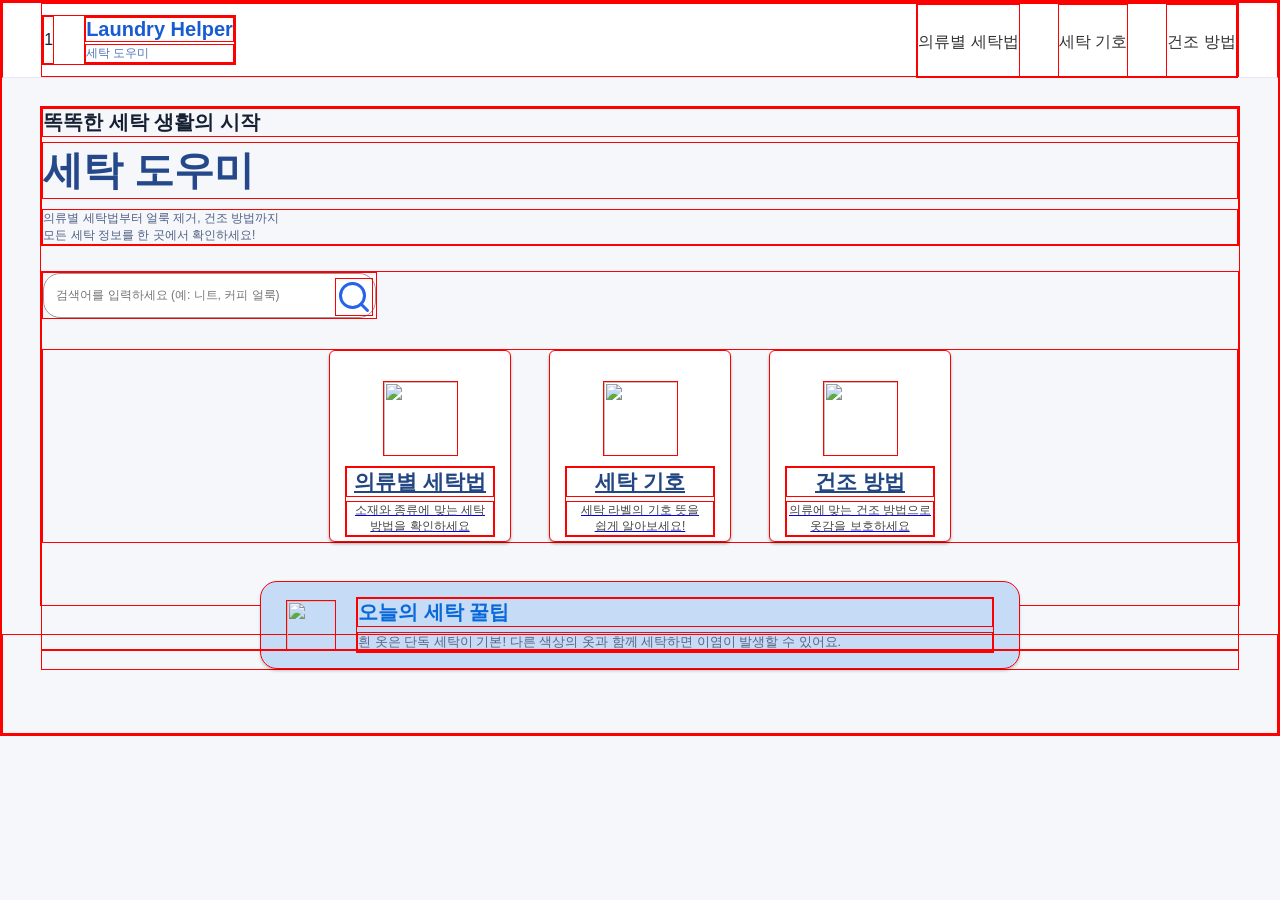
==== index.html @ 8c06546b "css수정1" ====
<!doctype html>
<html lang="ko">
  <head>
    <meta charset="utf-8" />
    <meta name="viewport" content="width=device-width, initial-scale=1" />
    <title>Page Title</title>
    <link rel="stylesheet" href="index.css" />
  </head>
  <body>
    <!-- 헤더 영역 -->
    <div id="header">
      <div id="header-inner">
        <div class="logo-wrap">
          <div class="logo">1</div>
          <div>
            <h1 class="logo-title">Laundry Helper</h1>
            <p class="logo-subtitle">세탁 도우미</p>
          </div>
        </div>

        <nav class="nav">
          <a href="#">의류별 세탁법</a>
          <a href="#">세탁 기호</a>
          <a href="#">건조 방법</a>
        </nav>
      </div>
    </div>
    <!-- 메인 영역 -->
    <div id="main">
      <div class="main-top">
        <h4 class="top-top">똑똑한 세탁 생활의 시작</h4>
        <h2 class="top-title">세탁 도우미</h2>
        <div class="top-bottom">
          의류별 세탁법부터 얼룩 제거, 건조 방법까지<br />
          모든 세탁 정보를 한 곳에서 확인하세요!
        </div>
      </div>
      <div class = "main-inner">
        <div class = "input-wrap">
          <input
            type="search"
            class="search-input"
            placeholder="검색어를 입력하세요 (예: 니트, 커피 얼룩)"
          />
          <button class="search" type="button">
            <svg
              xmlns="http://w3.org"
              viewBox="0 0 24 24"
              width="24"
              height="24"
              fill="none"
              stroke="#2563EB"
              stroke-width="2"
              stroke-linecap="round"
              stroke-linejoin="round"
            >
              <circle cx="11" cy="11" r="8"></circle>
              <line x1="21" y1="21" x2="16.65" y2="16.65"></line>
            </svg>
          </button>
        </div>

        <div class="menu-card">
          <a href="#" class="service-card">
            <img src="../assets/main/의류별 세탁법.png" alt="" class="service-icon"/>

            <div class="service-content">
              <h3 class="service-title">의류별 세탁법</h3>

              <p>소재와 종류에 맞는 세탁<br/> 방법을 확인하세요</p>
            </div>
          </a>

          <a href="#" class="service-card">
            <img src="../assets/main/세탁 기호.png" alt="" class="service-icon"/>

            <div class="service-content">
              <h3 class="service-title">세탁 기호</h3>

              <p> 세탁 라벨의 기호 뜻을<br/> 쉽게 알아보세요!</p>
            </div>
          </a>

          <a href="#" class="service-card">
            <img src="../assets/main/건조 방법.png" alt="" class="service-icon"/>

            <div class="service-content">
              <h3 class="service-title">건조 방법</h3>

              <p>의류에 맞는 건조 방법으로<br/>옷감을 보호하세요</p>
            </div>
          </a>
        </div>
        <div class="main-bottom">
          <img src="../assets/main/전구.png" alt="" class="tip-icon"/>

          <div class="tip-content">
            <h4 class="tip-title">오늘의 세탁 꿀팁</h4>

            <p>흰 옷은 단독 세탁이 기본! 다른 색상의 옷과 함께 세탁하면 이염이 발생할 수 있어요.</p>
          </div>
        </div>
      </div>
    </div>
    <!-- 푸터 영역 -->
    <div id="footer">
      <div class="footer-inner">
        <!-- 추후 작업 -->
      </div>
    </div>
  </body>
</html>
---- index.css ----
* {
  box-sizing: border-box;
  border: 1px solid red;
}

body {
  margin: 0;
  color: #172033;
  background-color: #f5f7fb;
  font-family: Arial, "Noto Sans KR", sans-serif; /* 나중에 바꿀 폰트 */
}

button,
input,
select {
  font: inherit;
}

button {
  cursor: pointer;
}

/*=================================헤더===============================*/
#header {
  height: 76px;
  border-bottom: 1px solid #e5e9f2;
  background-color: white;
}

#header-inner {
  width: 94%;
  max-width: 1500px;
  height: 100%;
  margin: 0 auto;

  display: flex;
  align-items: center;
  justify-content: space-between;
}

.logo {
  display: flex;
  align-items: center;
  margin-right: 30px;
}

.logo-title {
  margin: 0;
  color: #175cd3;
  font-size: 20px;
}

.logo-subtitle {
  margin: 2px 0 0;
  color: #5178b8;
  font-size: 12px;
}

.nav {
  display: flex;
  gap: 38px;
}

.nav a {
  padding: 27px 0 23px;
  color: #333333;
  text-decoration: none;
}

.logo-wrap {
  display: flex;
}

/* ============메인영역===============*/

#main {
  width: 94%;
  max-width: 1500px;
  margin: 28px auto;
  height: 500px;
}


.main-top {
  margin-bottom: 25px;
}

.top-top {
  margin: 0 0 5px;
  font-size: 20px;
}

.top-title {
  margin: 0 0 10px;
  font-size: 40px;
  color: #244889;
}

.top-bottom {
  font-size: 12px;
  line-height: 1.4;
  color: #526084;
}

/* 메인 안쪽 */
.main-inner {
  width: 100%;
}

/* 검색창 전체 */
.input-wrap {
  position: relative;
  width: 335px;
  margin-bottom: 30px;
}

/* 검색 입력창 */
.search-input {
  width: 100%;
  height: 45px;
  padding-left: 12px;
  padding-right: 55px;
  font-size: 12px;
  border: 1px solid #999999;
  border-radius: 17px;
  outline: none;
  background-color: white;
}

/* 검색창 클릭 시 */
.search-input:focus {
  border-color: #0868b7;
}

/* 검색 버튼 */
.search {
  position: absolute;
  top: 4px;
  right: 7px;
  width: 40px;
  height: 38px;
  border: none;
  background-color: transparent;
  cursor: pointer;
}

/* 검색 아이콘 */
.search svg {
  width: 38px;
  height: 38px;
}

/* 카드 3개 영역 */
.menu-card {
  display: flex;
  justify-content: center;
  gap: 38px;

  margin-top: 15px;
  margin-bottom: 38px;
}

/* 각각의 카드 */
.service-card {
  width: 182px;
  height: 192px;

  padding: 30px 15px 15px;

  text-align: center;

  background-color: white;
  border-radius: 6px;

  box-shadow: 0 2px 3px rgba(0, 0, 0, 0.3);
}

/* 카드에 마우스를 올렸을 때 */
.service-card:hover {
  transform: translateY(-3px);
}

/* 카드 이미지 */
.service-icon {
  width: 75px;
  height: 75px;

  margin: 0 auto 10px;

  object-fit: contain;
}

/* 카드 제목 */
.service-title {
  margin: 0 0 4px;

  font-size: 21px;
  color: #234783;

  text-decoration: underline;
}

/* 카드 설명 */
.service-content p {
  margin: 0;

  font-size: 12px;
  line-height: 1.4;

  color: #444444;
}

/* 아래쪽 세탁 팁 박스 */
.main-bottom {
  display: flex;
  align-items: center;

  width: 760px;
  min-height: 80px;

  margin: 0 auto;
  padding: 15px 25px;

  background-color: #c6dbf5;
  border-radius: 17px;

  box-shadow: 0 2px 3px rgba(0, 0, 0, 0.2);
}

/* 전구 이미지 */
.tip-icon {
  width: 50px;
  height: 50px;

  margin-right: 20px;

  object-fit: contain;
}

/* 팁 내용 */
.tip-content {
  flex: 1;
}

/* 팁 제목 */
.tip-title {
  margin: 0 0 5px;

  font-size: 20px;
  color: #0868d9;
}

/* 팁 설명 */
.tip-content p {
  margin: 0;

  font-size: 13px;
  color: #5a6486;
}
/* ============푸터===============*/
#footer {
  width: 100%;

  height: 100px;
}

.footer-inner {
  width: 94%;
  max-width: 1500px;
  margin: 14px auto;
}
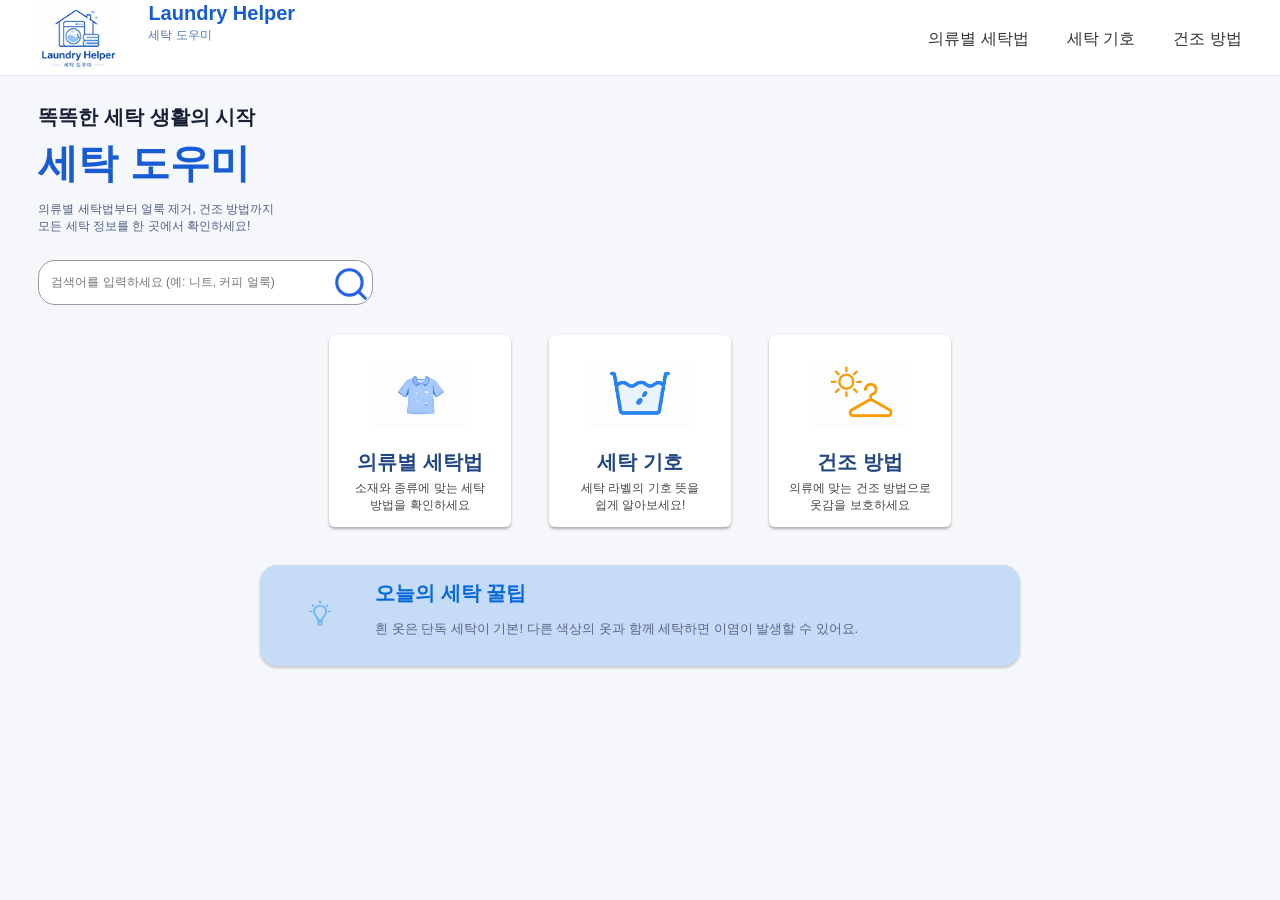
==== commit 3a5b19e1: "index 수정" ====
--- a/index.html
+++ b/index.html
@@ -11,7 +11,9 @@
     <div id="header">
       <div id="header-inner">
         <div class="logo-wrap">
-          <div class="logo">1</div>
+          <div class="logo">
+            <img class="main-logo" src="./FE/assets/mainlogo.png" />
+          </div>
           <div>
             <h1 class="logo-title">Laundry Helper</h1>
             <p class="logo-subtitle">세탁 도우미</p>
@@ -62,7 +64,7 @@
 
         <div class="menu-card">
           <a href="#" class="service-card">
-            <img src="../assets/main/의류별 세탁법.png" alt="" class="service-icon"/>
+            <img class="service-icon" src="../FE/assets/main/의류별 세탁법.png"/>
 
             <div class="service-content">
               <h3 class="service-title">의류별 세탁법</h3>
@@ -72,17 +74,17 @@
           </a>
 
           <a href="#" class="service-card">
-            <img src="../assets/main/세탁 기호.png" alt="" class="service-icon"/>
+            <img class="service-icon" src="../FE/assets/main/세탁 기호.png" />
 
             <div class="service-content">
               <h3 class="service-title">세탁 기호</h3>
 
-              <p> 세탁 라벨의 기호 뜻을<br/> 쉽게 알아보세요!</p>
+              <p> 세탁 라벨의 기호 뜻을 <br/> 쉽게 알아보세요!</p>
             </div>
           </a>
 
           <a href="#" class="service-card">
-            <img src="../assets/main/건조 방법.png" alt="" class="service-icon"/>
+            <img class="service-icon" src="../FE/assets/main/건조 방법.png"/>
 
             <div class="service-content">
               <h3 class="service-title">건조 방법</h3>
@@ -92,7 +94,7 @@
           </a>
         </div>
         <div class="main-bottom">
-          <img src="../assets/main/전구.png" alt="" class="tip-icon"/>
+          <img class="tip-icon" src="../FE/assets/main/전구.png"/>
 
           <div class="tip-content">
             <h4 class="tip-title">오늘의 세탁 꿀팁</h4>
--- a/index.css
+++ b/index.css
@@ -1,6 +1,6 @@
 * {
   box-sizing: border-box;
-  border: 1px solid red;
+ /* border: 1px solid red;*/
 }
 
 body {
@@ -44,6 +44,10 @@
   margin-right: 30px;
 }
 
+.main-logo {
+  width: 80px;
+}
+
 .logo-title {
   margin: 0;
   color: #175cd3;
@@ -70,6 +74,7 @@
 .logo-wrap {
   display: flex;
 }
+
 
 /* ============메인영역===============*/
 
@@ -93,7 +98,7 @@
 .top-title {
   margin: 0 0 10px;
   font-size: 40px;
-  color: #244889;
+  color: #175cd3;
 }
 
 .top-bottom {
@@ -102,19 +107,16 @@
   color: #526084;
 }
 
-/* 메인 안쪽 */
 .main-inner {
   width: 100%;
 }
 
-/* 검색창 전체 */
 .input-wrap {
   position: relative;
   width: 335px;
   margin-bottom: 30px;
 }
 
-/* 검색 입력창 */
 .search-input {
   width: 100%;
   height: 45px;
@@ -127,12 +129,10 @@
   background-color: white;
 }
 
-/* 검색창 클릭 시 */
 .search-input:focus {
   border-color: #0868b7;
 }
 
-/* 검색 버튼 */
 .search {
   position: absolute;
   top: 4px;
@@ -144,116 +144,85 @@
   cursor: pointer;
 }
 
-/* 검색 아이콘 */
 .search svg {
   width: 38px;
   height: 38px;
 }
 
-/* 카드 3개 영역 */
 .menu-card {
   display: flex;
   justify-content: center;
   gap: 38px;
-
   margin-top: 15px;
   margin-bottom: 38px;
 }
 
-/* 각각의 카드 */
 .service-card {
   width: 182px;
   height: 192px;
-
-  padding: 30px 15px 15px;
-
+  padding: 10px 10px 10px;
   text-align: center;
-
   background-color: white;
   border-radius: 6px;
-
   box-shadow: 0 2px 3px rgba(0, 0, 0, 0.3);
-}
-
-/* 카드에 마우스를 올렸을 때 */
+  text-decoration: none;
+}
+
 .service-card:hover {
-  transform: translateY(-3px);
-}
-
-/* 카드 이미지 */
+  transform: translateY(1px);
+}
+
+
 .service-icon {
-  width: 75px;
-  height: 75px;
-
-  margin: 0 auto 10px;
-
+  width: 100px;
+  height: 100px;
+  margin: 0 auto;
   object-fit: contain;
 }
 
-/* 카드 제목 */
 .service-title {
   margin: 0 0 4px;
-
-  font-size: 21px;
+  font-size: 20px;
   color: #234783;
-
-  text-decoration: underline;
-}
-
-/* 카드 설명 */
+  text-decoration: none;
+}
+
 .service-content p {
   margin: 0;
-
-  font-size: 12px;
-  line-height: 1.4;
-
+  font-size: 12px;
   color: #444444;
 }
 
-/* 아래쪽 세탁 팁 박스 */
 .main-bottom {
   display: flex;
   align-items: center;
-
   width: 760px;
   min-height: 80px;
-
   margin: 0 auto;
   padding: 15px 25px;
-
   background-color: #c6dbf5;
   border-radius: 17px;
-
   box-shadow: 0 2px 3px rgba(0, 0, 0, 0.2);
 }
 
-/* 전구 이미지 */
 .tip-icon {
-  width: 50px;
-  height: 50px;
-
+  width: 70px;
+  height: 70px;
   margin-right: 20px;
-
   object-fit: contain;
 }
 
-/* 팁 내용 */
 .tip-content {
   flex: 1;
 }
 
-/* 팁 제목 */
 .tip-title {
   margin: 0 0 5px;
-
   font-size: 20px;
   color: #0868d9;
 }
 
-/* 팁 설명 */
 .tip-content p {
-  margin: 0;
-
   font-size: 13px;
   color: #5a6486;
 }
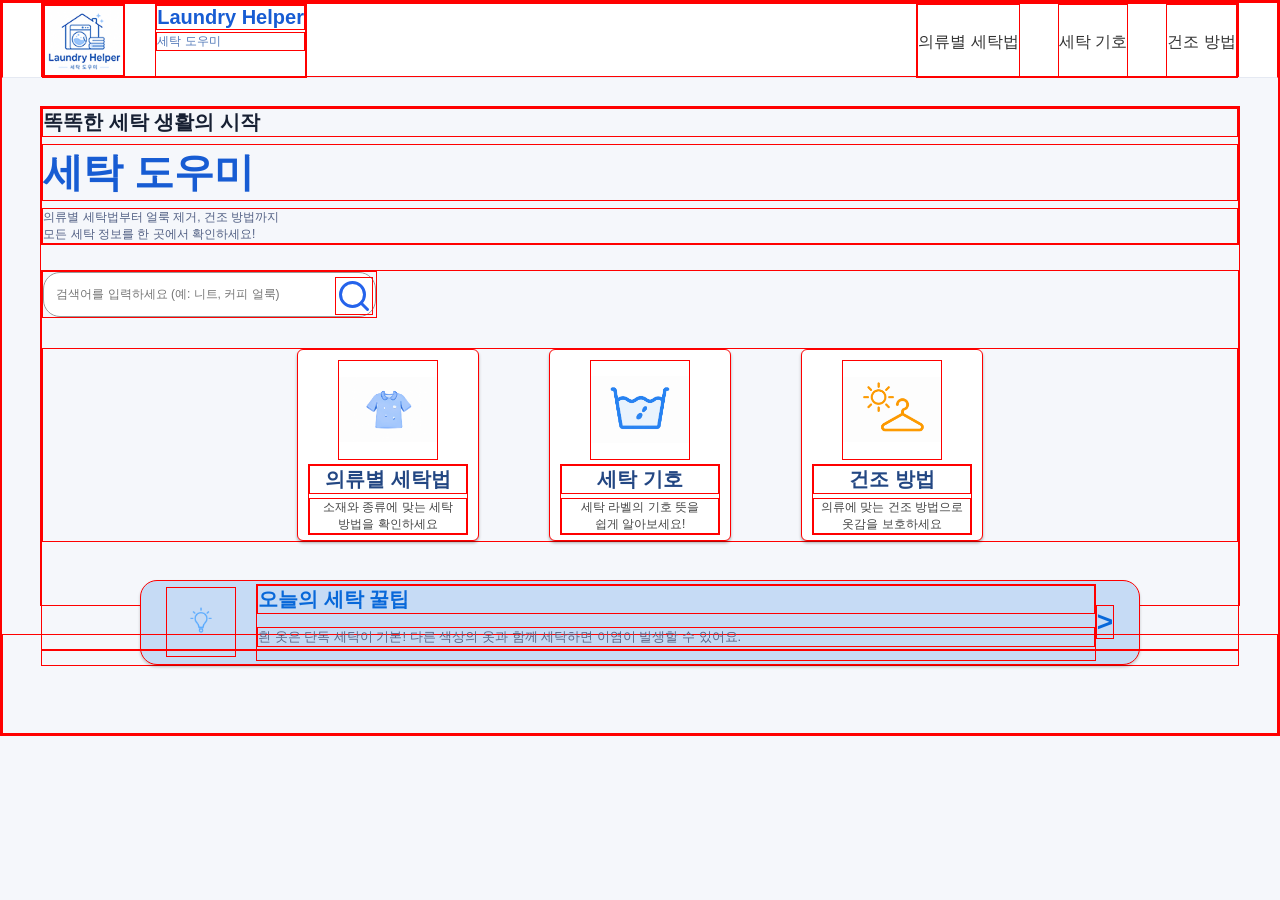
==== commit b8db34f8: "main-bottom에 >모양추가" ====
--- a/index.html
+++ b/index.html
@@ -101,6 +101,7 @@
 
             <p>흰 옷은 단독 세탁이 기본! 다른 색상의 옷과 함께 세탁하면 이염이 발생할 수 있어요.</p>
           </div>
+          <p class="arrow"> > </p>
         </div>
       </div>
     </div>
--- a/index.css
+++ b/index.css
@@ -1,6 +1,6 @@
 * {
   box-sizing: border-box;
- /* border: 1px solid red;*/
+  border: 1px solid red;
 }
 
 body {
@@ -91,12 +91,12 @@
 }
 
 .top-top {
-  margin: 0 0 5px;
+  margin: 0 0 7px;
   font-size: 20px;
 }
 
 .top-title {
-  margin: 0 0 10px;
+  margin: 0 0 7px;
   font-size: 40px;
   color: #175cd3;
 }
@@ -152,7 +152,7 @@
 .menu-card {
   display: flex;
   justify-content: center;
-  gap: 38px;
+  gap: 70px;
   margin-top: 15px;
   margin-bottom: 38px;
 }
@@ -196,8 +196,8 @@
 .main-bottom {
   display: flex;
   align-items: center;
-  width: 760px;
-  min-height: 80px;
+  width: 1000px;
+  height: 85px;
   margin: 0 auto;
   padding: 15px 25px;
   background-color: #c6dbf5;
@@ -226,6 +226,13 @@
   font-size: 13px;
   color: #5a6486;
 }
+
+.arrow {
+  font-size: 28px;
+  font-weight: bold;
+  margin-left: auto;
+  color: #0868d9;
+}
 /* ============푸터===============*/
 #footer {
   width: 100%;
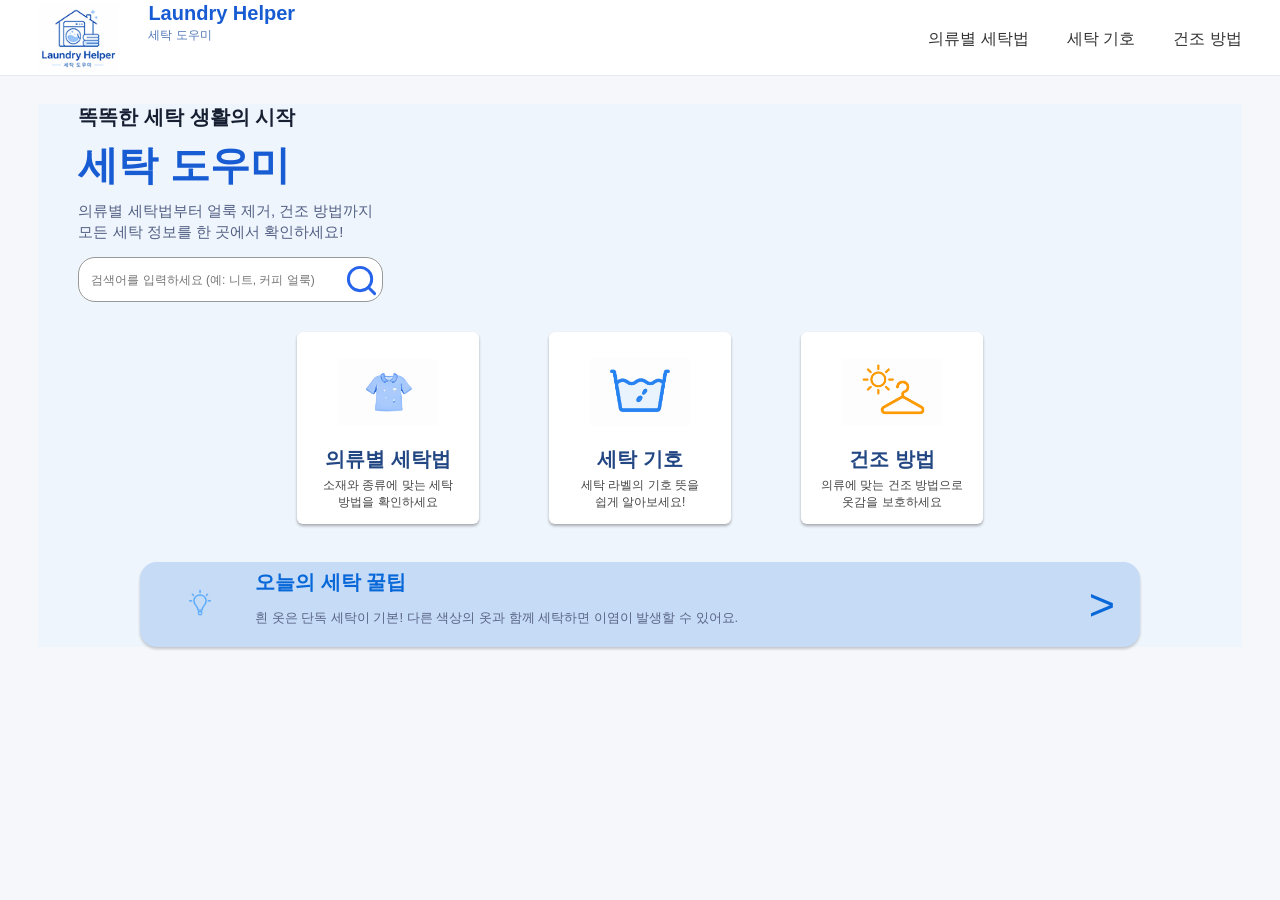
==== commit 6af9e870: "위치 수정" ====
--- a/index.html
+++ b/index.html
@@ -36,14 +36,9 @@
           의류별 세탁법부터 얼룩 제거, 건조 방법까지<br />
           모든 세탁 정보를 한 곳에서 확인하세요!
         </div>
-      </div>
       <div class = "main-inner">
         <div class = "input-wrap">
-          <input
-            type="search"
-            class="search-input"
-            placeholder="검색어를 입력하세요 (예: 니트, 커피 얼룩)"
-          />
+          <input type="text" class="search-input" placeholder="검색어를 입력하세요 (예: 니트, 커피 얼룩)"/>
           <button class="search" type="button">
             <svg
               xmlns="http://w3.org"
@@ -102,6 +97,7 @@
             <p>흰 옷은 단독 세탁이 기본! 다른 색상의 옷과 함께 세탁하면 이염이 발생할 수 있어요.</p>
           </div>
           <p class="arrow"> > </p>
+          </div>
         </div>
       </div>
     </div>
--- a/index.css
+++ b/index.css
@@ -1,6 +1,6 @@
 * {
   box-sizing: border-box;
-  border: 1px solid red;
+ /* border: 1px solid red; */
 }
 
 body {
@@ -87,24 +87,29 @@
 
 
 .main-top {
-  margin-bottom: 25px;
+  margin-bottom: 20px;
+  width:100%;
+  background-color: #EFF5FC ;
 }
 
 .top-top {
   margin: 0 0 7px;
   font-size: 20px;
+  padding-left: 40px;
 }
 
 .top-title {
   margin: 0 0 7px;
   font-size: 40px;
   color: #175cd3;
+  padding-left: 40px;
 }
 
 .top-bottom {
-  font-size: 12px;
+  font-size: 15px;
   line-height: 1.4;
   color: #526084;
+  padding-left: 40px;
 }
 
 .main-inner {
@@ -113,8 +118,10 @@
 
 .input-wrap {
   position: relative;
-  width: 335px;
+  width: 345px;
+  padding-top: 15px;
   margin-bottom: 30px;
+  padding-left: 40px;
 }
 
 .search-input {
@@ -135,9 +142,9 @@
 
 .search {
   position: absolute;
-  top: 4px;
+  top: 20px;
   right: 7px;
-  width: 40px;
+  width: 38px;
   height: 38px;
   border: none;
   background-color: transparent;
@@ -145,8 +152,8 @@
 }
 
 .search svg {
-  width: 38px;
-  height: 38px;
+  width: 35px;
+  height: 35px;
 }
 
 .menu-card {
@@ -228,8 +235,7 @@
 }
 
 .arrow {
-  font-size: 28px;
-  font-weight: bold;
+  font-size: 45px;
   margin-left: auto;
   color: #0868d9;
 }
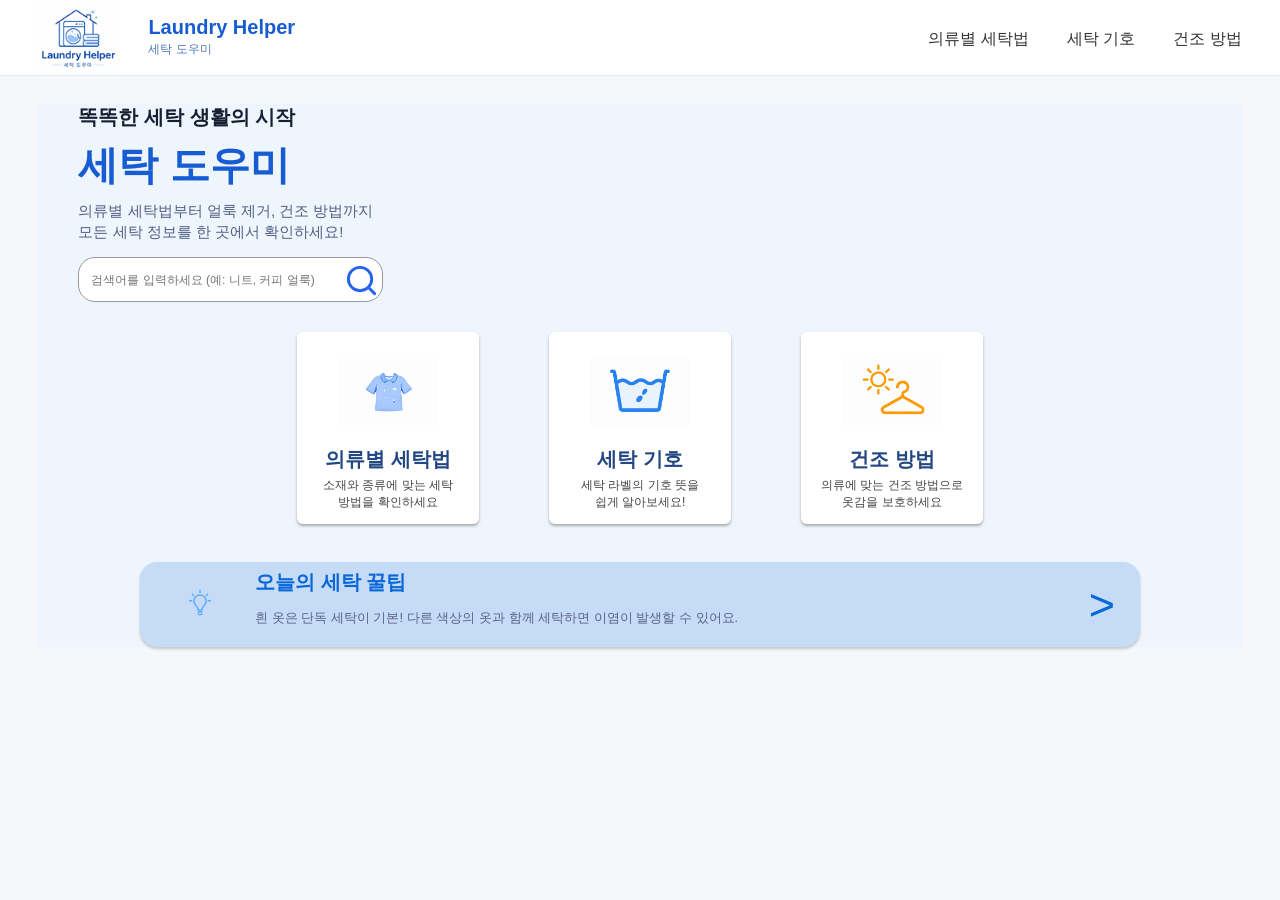
==== commit 1b07933f: "버튼 연결" ====
--- a/index.html
+++ b/index.html
@@ -10,20 +10,20 @@
     <!-- 헤더 영역 -->
     <div id="header">
       <div id="header-inner">
-        <div class="logo-wrap">
+        <div class="logo-wrap"><a href="index.html">
           <div class="logo">
             <img class="main-logo" src="./FE/assets/mainlogo.png" />
           </div>
           <div>
             <h1 class="logo-title">Laundry Helper</h1>
             <p class="logo-subtitle">세탁 도우미</p>
-          </div>
+          </div></a>
         </div>
 
         <nav class="nav">
-          <a href="#">의류별 세탁법</a>
-          <a href="#">세탁 기호</a>
-          <a href="#">건조 방법</a>
+          <a href="./FE/washingGuide/washingGuide.html">의류별 세탁법</a>
+          <a href="./FE/washingSymbol/symbol.html">세탁 기호</a>
+          <a href="./FE/dryingGuide/dryingGuide.html">건조 방법</a>
         </nav>
       </div>
     </div>
@@ -58,7 +58,7 @@
         </div>
 
         <div class="menu-card">
-          <a href="#" class="service-card">
+          <a href="./FE/washingGuide/washingGuide.html" class="service-card">
             <img class="service-icon" src="../FE/assets/main/의류별 세탁법.png"/>
 
             <div class="service-content">
@@ -68,7 +68,7 @@
             </div>
           </a>
 
-          <a href="#" class="service-card">
+          <a href="./FE/washingSymbol/symbol.html" class="service-card">
             <img class="service-icon" src="../FE/assets/main/세탁 기호.png" />
 
             <div class="service-content">
@@ -78,7 +78,7 @@
             </div>
           </a>
 
-          <a href="#" class="service-card">
+          <a href="./FE/dryingGuide/dryingGuide.html" class="service-card">
             <img class="service-icon" src="../FE/assets/main/건조 방법.png"/>
 
             <div class="service-content">
--- a/index.css
+++ b/index.css
@@ -73,9 +73,14 @@
 
 .logo-wrap {
   display: flex;
-}
-
-
+  align-items: center ;
+}
+
+.logo-wrap > a{
+  display: flex;
+  align-items: center ;
+  text-decoration: none;
+}
 /* ============메인영역===============*/
 
 #main {
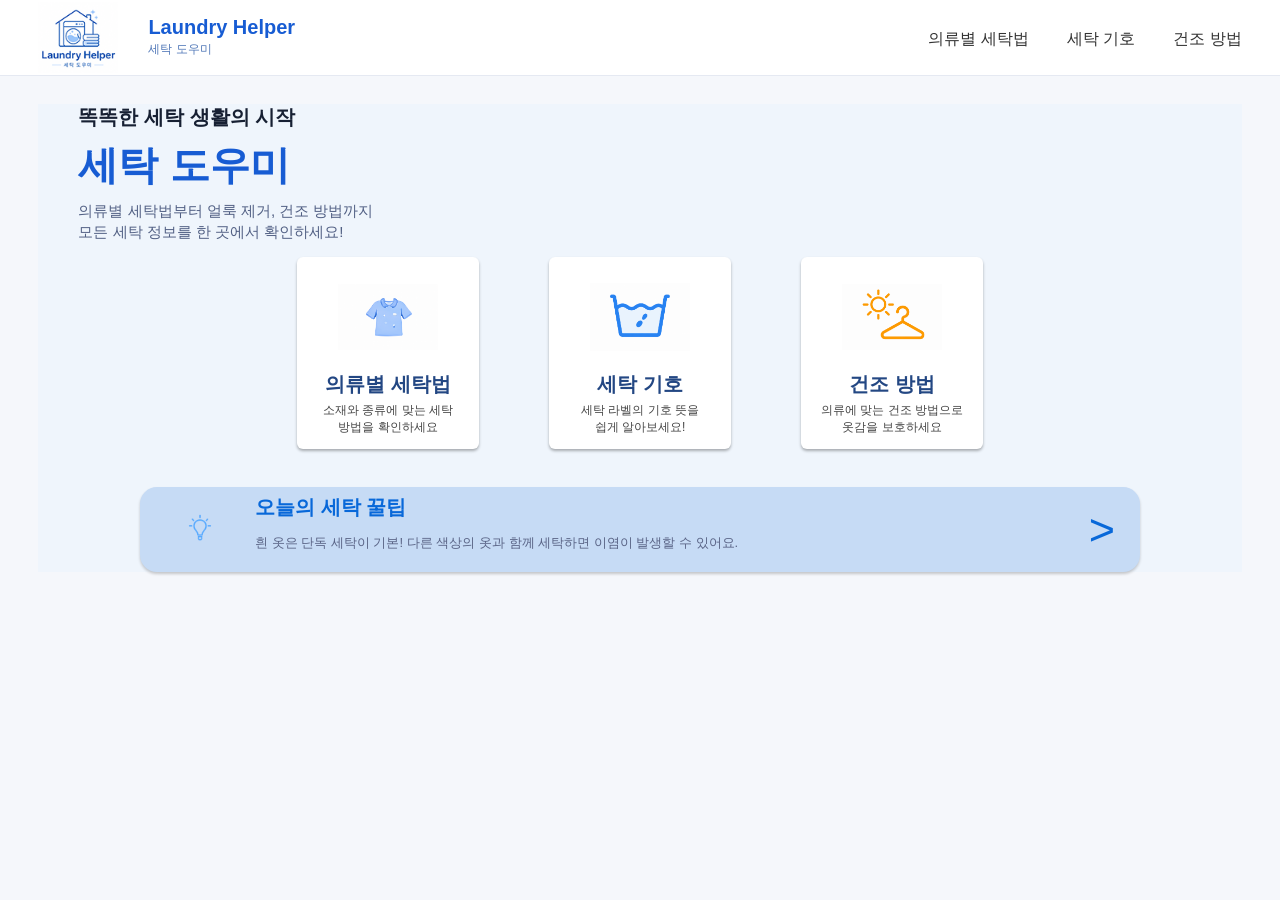
==== commit b1475f03: "메인페이지 검색 기능 삭제" ====
--- a/index.html
+++ b/index.html
@@ -37,25 +37,6 @@
           모든 세탁 정보를 한 곳에서 확인하세요!
         </div>
       <div class = "main-inner">
-        <div class = "input-wrap">
-          <input type="text" class="search-input" placeholder="검색어를 입력하세요 (예: 니트, 커피 얼룩)"/>
-          <button class="search" type="button">
-            <svg
-              xmlns="http://w3.org"
-              viewBox="0 0 24 24"
-              width="24"
-              height="24"
-              fill="none"
-              stroke="#2563EB"
-              stroke-width="2"
-              stroke-linecap="round"
-              stroke-linejoin="round"
-            >
-              <circle cx="11" cy="11" r="8"></circle>
-              <line x1="21" y1="21" x2="16.65" y2="16.65"></line>
-            </svg>
-          </button>
-        </div>
 
         <div class="menu-card">
           <a href="./FE/washingGuide/washingGuide.html" class="service-card">
--- a/index.css
+++ b/index.css
@@ -119,46 +119,6 @@
 
 .main-inner {
   width: 100%;
-}
-
-.input-wrap {
-  position: relative;
-  width: 345px;
-  padding-top: 15px;
-  margin-bottom: 30px;
-  padding-left: 40px;
-}
-
-.search-input {
-  width: 100%;
-  height: 45px;
-  padding-left: 12px;
-  padding-right: 55px;
-  font-size: 12px;
-  border: 1px solid #999999;
-  border-radius: 17px;
-  outline: none;
-  background-color: white;
-}
-
-.search-input:focus {
-  border-color: #0868b7;
-}
-
-.search {
-  position: absolute;
-  top: 20px;
-  right: 7px;
-  width: 38px;
-  height: 38px;
-  border: none;
-  background-color: transparent;
-  cursor: pointer;
-}
-
-.search svg {
-  width: 35px;
-  height: 35px;
 }
 
 .menu-card {
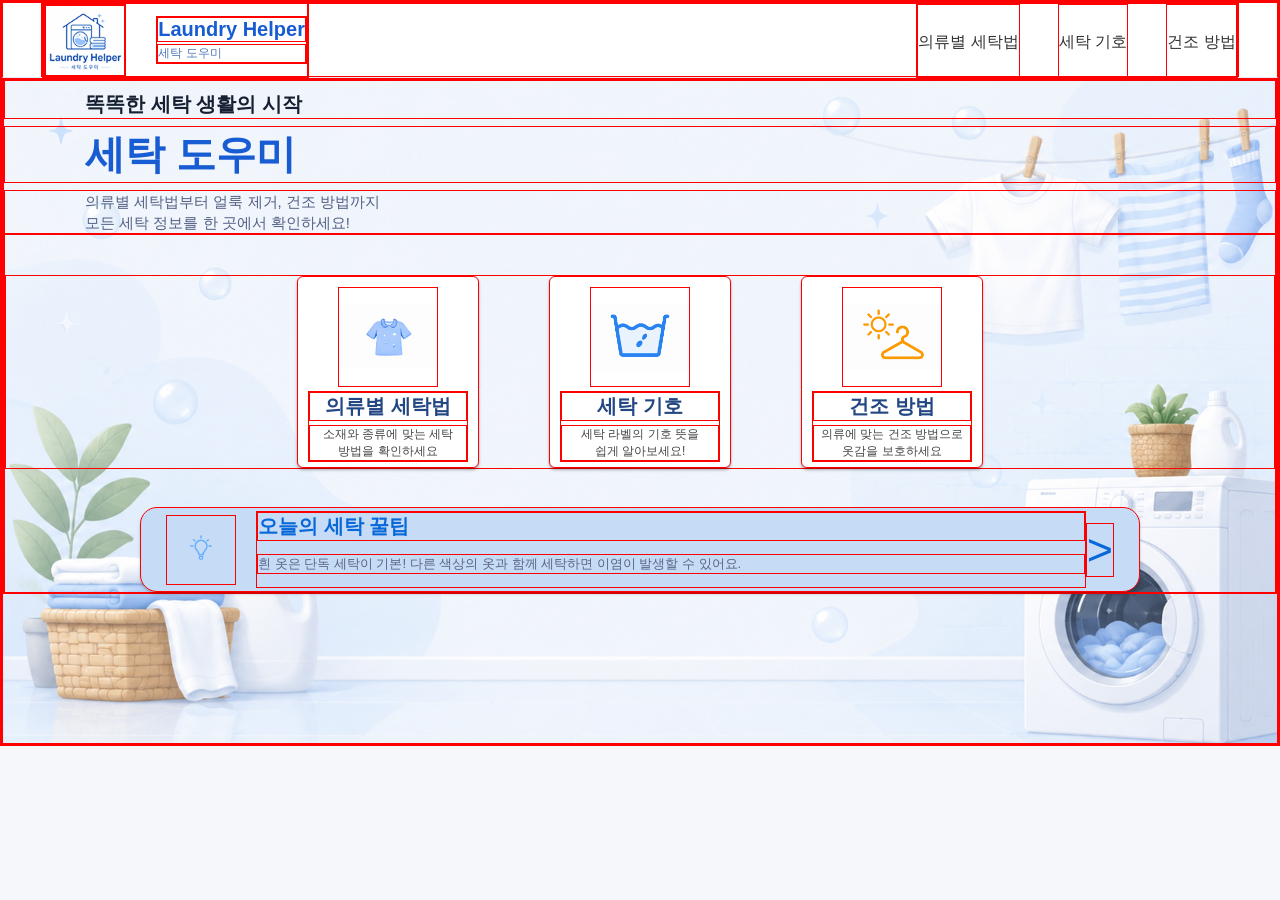
==== commit 34d56fcb: "메인페이지 background 추가" ====
--- a/index.html
+++ b/index.html
@@ -40,7 +40,7 @@
 
         <div class="menu-card">
           <a href="./FE/washingGuide/washingGuide.html" class="service-card">
-            <img class="service-icon" src="../FE/assets/main/의류별 세탁법.png"/>
+            <img class="service-icon" src="./FE/assets/main/의류별 세탁법.png"/>
 
             <div class="service-content">
               <h3 class="service-title">의류별 세탁법</h3>
@@ -50,7 +50,7 @@
           </a>
 
           <a href="./FE/washingSymbol/symbol.html" class="service-card">
-            <img class="service-icon" src="../FE/assets/main/세탁 기호.png" />
+            <img class="service-icon" src="./FE/assets/main/세탁 기호.png" />
 
             <div class="service-content">
               <h3 class="service-title">세탁 기호</h3>
@@ -60,7 +60,7 @@
           </a>
 
           <a href="./FE/dryingGuide/dryingGuide.html" class="service-card">
-            <img class="service-icon" src="../FE/assets/main/건조 방법.png"/>
+            <img class="service-icon" src="./FE/assets/main/건조 방법.png"/>
 
             <div class="service-content">
               <h3 class="service-title">건조 방법</h3>
@@ -70,7 +70,7 @@
           </a>
         </div>
         <div class="main-bottom">
-          <img class="tip-icon" src="../FE/assets/main/전구.png"/>
+          <img class="tip-icon" src="./FE/assets/main/전구.png"/>
 
           <div class="tip-content">
             <h4 class="tip-title">오늘의 세탁 꿀팁</h4>
@@ -82,12 +82,6 @@
         </div>
       </div>
     </div>
-    <!-- 푸터 영역 -->
-    <div id="footer">
-      <div class="footer-inner">
-        <!-- 추후 작업 -->
-      </div>
-    </div>
   </body>
 </html>
 
--- a/index.css
+++ b/index.css
@@ -1,13 +1,13 @@
 * {
   box-sizing: border-box;
- /* border: 1px solid red; */
+  border: 1px solid red;
 }
 
 body {
   margin: 0;
   color: #172033;
   background-color: #f5f7fb;
-  font-family: Arial, "Noto Sans KR", sans-serif; /* 나중에 바꿀 폰트 */
+  font-family: Arial, "Noto Sans KR", sans-serif; 
 }
 
 button,
@@ -84,37 +84,39 @@
 /* ============메인영역===============*/
 
 #main {
-  width: 94%;
-  max-width: 1500px;
-  margin: 28px auto;
-  height: 500px;
+  width: 100%;
+  max-width: 1550px;
+  height: 666px;
+  background-image: url("./FE/assets/main/background.png");
+  background-repeat: no-repeat;
+  background-position: center;
+  background-size: cover;
 }
 
 
 .main-top {
   margin-bottom: 20px;
-  width:100%;
-  background-color: #EFF5FC ;
 }
 
 .top-top {
   margin: 0 0 7px;
   font-size: 20px;
-  padding-left: 40px;
+  padding-top: 10px;
+  padding-left: 80px;
 }
 
 .top-title {
   margin: 0 0 7px;
   font-size: 40px;
   color: #175cd3;
-  padding-left: 40px;
+  padding-left: 80px;
 }
 
 .top-bottom {
   font-size: 15px;
   line-height: 1.4;
   color: #526084;
-  padding-left: 40px;
+  padding-left: 80px;
 }
 
 .main-inner {
@@ -125,7 +127,7 @@
   display: flex;
   justify-content: center;
   gap: 70px;
-  margin-top: 15px;
+  margin-top: 40px;
   margin-bottom: 38px;
 }
 
@@ -175,6 +177,7 @@
   background-color: #c6dbf5;
   border-radius: 17px;
   box-shadow: 0 2px 3px rgba(0, 0, 0, 0.2);
+
 }
 
 .tip-icon {
@@ -204,15 +207,3 @@
   margin-left: auto;
   color: #0868d9;
 }
-/* ============푸터===============*/
-#footer {
-  width: 100%;
-
-  height: 100px;
-}
-
-.footer-inner {
-  width: 94%;
-  max-width: 1500px;
-  margin: 14px auto;
-}
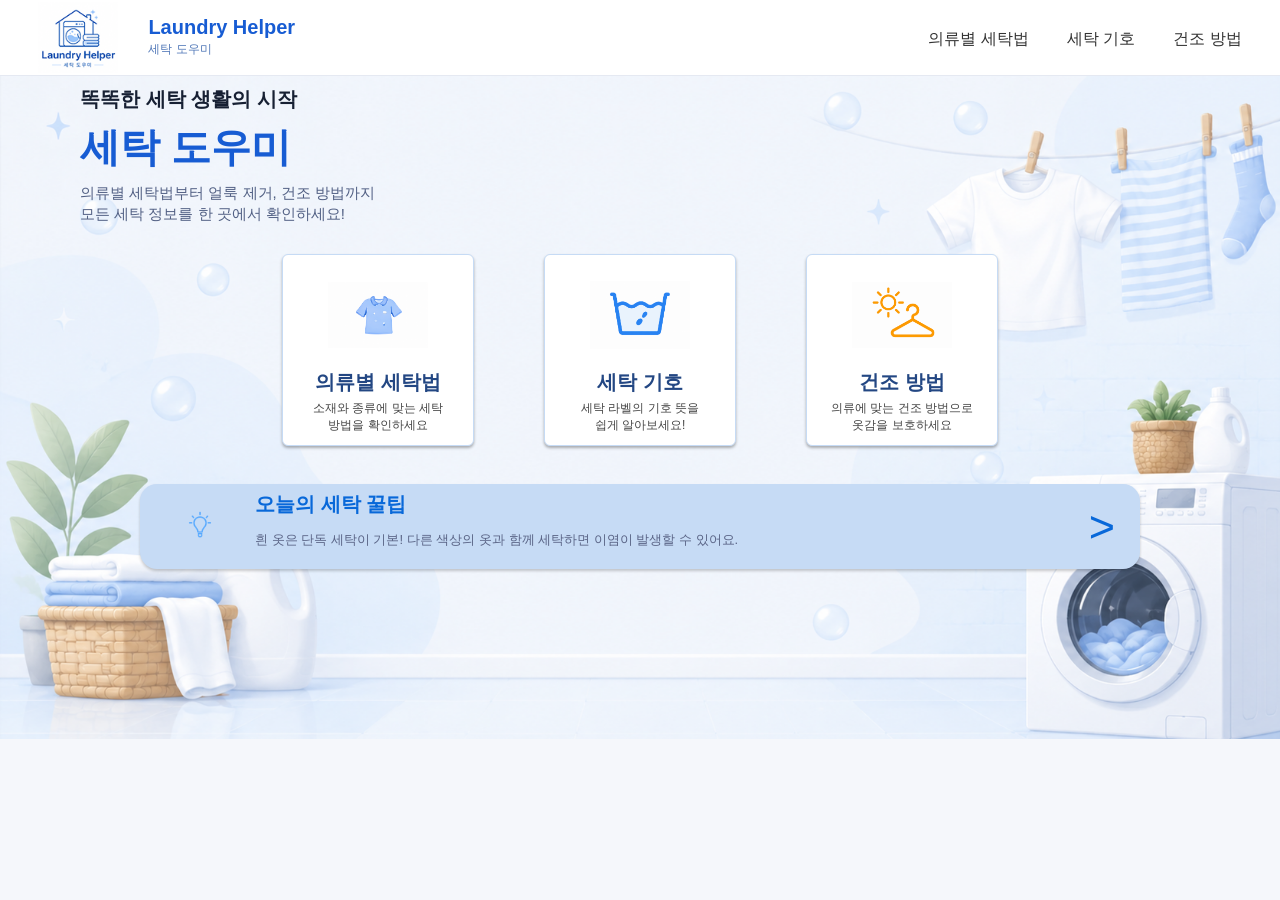
==== commit 9a132248: "feat: title명 추가" ====
--- a/index.html
+++ b/index.html
@@ -3,21 +3,23 @@
   <head>
     <meta charset="utf-8" />
     <meta name="viewport" content="width=device-width, initial-scale=1" />
-    <title>Page Title</title>
+    <title>세탁도우미</title>
     <link rel="stylesheet" href="index.css" />
   </head>
   <body>
     <!-- 헤더 영역 -->
     <div id="header">
       <div id="header-inner">
-        <div class="logo-wrap"><a href="index.html">
-          <div class="logo">
-            <img class="main-logo" src="./FE/assets/mainlogo.png" />
-          </div>
-          <div>
-            <h1 class="logo-title">Laundry Helper</h1>
-            <p class="logo-subtitle">세탁 도우미</p>
-          </div></a>
+        <div class="logo-wrap">
+          <a href="index.html">
+            <div class="logo">
+              <img class="main-logo" src="./FE/assets/mainlogo.png" />
+            </div>
+            <div>
+              <h1 class="logo-title">Laundry Helper</h1>
+              <p class="logo-subtitle">세탁 도우미</p>
+            </div></a
+          >
         </div>
 
         <nav class="nav">
@@ -36,53 +38,62 @@
           의류별 세탁법부터 얼룩 제거, 건조 방법까지<br />
           모든 세탁 정보를 한 곳에서 확인하세요!
         </div>
-      <div class = "main-inner">
+        <div class="main-inner">
+          <div class="menu-card">
+            <a href="./FE/washingGuide/washingGuide.html" class="service-card">
+              <img
+                class="service-icon"
+                src="./FE/assets/main/의류별 세탁법.png"
+              />
 
-        <div class="menu-card">
-          <a href="./FE/washingGuide/washingGuide.html" class="service-card">
-            <img class="service-icon" src="./FE/assets/main/의류별 세탁법.png"/>
+              <div class="service-content">
+                <h3 class="service-title">의류별 세탁법</h3>
 
-            <div class="service-content">
-              <h3 class="service-title">의류별 세탁법</h3>
+                <p>
+                  소재와 종류에 맞는 세탁<br />
+                  방법을 확인하세요
+                </p>
+              </div>
+            </a>
 
-              <p>소재와 종류에 맞는 세탁<br/> 방법을 확인하세요</p>
+            <a href="./FE/washingSymbol/symbol.html" class="service-card">
+              <img class="service-icon" src="./FE/assets/main/세탁 기호.png" />
+
+              <div class="service-content">
+                <h3 class="service-title">세탁 기호</h3>
+
+                <p>
+                  세탁 라벨의 기호 뜻을 <br />
+                  쉽게 알아보세요!
+                </p>
+              </div>
+            </a>
+
+            <a href="./FE/dryingGuide/dryingGuide.html" class="service-card">
+              <img class="service-icon" src="./FE/assets/main/건조 방법.png" />
+
+              <div class="service-content">
+                <h3 class="service-title">건조 방법</h3>
+
+                <p>의류에 맞는 건조 방법으로<br />옷감을 보호하세요</p>
+              </div>
+            </a>
+          </div>
+          <div class="main-bottom">
+            <img class="tip-icon" src="./FE/assets/main/전구.png" />
+
+            <div class="tip-content">
+              <h4 class="tip-title">오늘의 세탁 꿀팁</h4>
+
+              <p>
+                흰 옷은 단독 세탁이 기본! 다른 색상의 옷과 함께 세탁하면 이염이
+                발생할 수 있어요.
+              </p>
             </div>
-          </a>
-
-          <a href="./FE/washingSymbol/symbol.html" class="service-card">
-            <img class="service-icon" src="./FE/assets/main/세탁 기호.png" />
-
-            <div class="service-content">
-              <h3 class="service-title">세탁 기호</h3>
-
-              <p> 세탁 라벨의 기호 뜻을 <br/> 쉽게 알아보세요!</p>
-            </div>
-          </a>
-
-          <a href="./FE/dryingGuide/dryingGuide.html" class="service-card">
-            <img class="service-icon" src="./FE/assets/main/건조 방법.png"/>
-
-            <div class="service-content">
-              <h3 class="service-title">건조 방법</h3>
-
-              <p>의류에 맞는 건조 방법으로<br/>옷감을 보호하세요</p>
-            </div>
-          </a>
-        </div>
-        <div class="main-bottom">
-          <img class="tip-icon" src="./FE/assets/main/전구.png"/>
-
-          <div class="tip-content">
-            <h4 class="tip-title">오늘의 세탁 꿀팁</h4>
-
-            <p>흰 옷은 단독 세탁이 기본! 다른 색상의 옷과 함께 세탁하면 이염이 발생할 수 있어요.</p>
-          </div>
-          <p class="arrow"> > </p>
+            <p class="arrow">></p>
           </div>
         </div>
       </div>
     </div>
   </body>
 </html>
-
-    
--- a/index.css
+++ b/index.css
@@ -1,6 +1,6 @@
 * {
   box-sizing: border-box;
-  border: 1px solid red;
+  /*border: 1px solid red;*/
 }
 
 body {
@@ -86,7 +86,7 @@
 #main {
   width: 100%;
   max-width: 1550px;
-  height: 666px;
+  height: 663px;
   background-image: url("./FE/assets/main/background.png");
   background-repeat: no-repeat;
   background-position: center;
@@ -127,12 +127,12 @@
   display: flex;
   justify-content: center;
   gap: 70px;
-  margin-top: 40px;
+  margin-top: 30px;
   margin-bottom: 38px;
 }
 
 .service-card {
-  width: 182px;
+  width: 192px;
   height: 192px;
   padding: 10px 10px 10px;
   text-align: center;
@@ -140,6 +140,7 @@
   border-radius: 6px;
   box-shadow: 0 2px 3px rgba(0, 0, 0, 0.3);
   text-decoration: none;
+  border: 1px solid #c6dbf5;
 }
 
 .service-card:hover {
